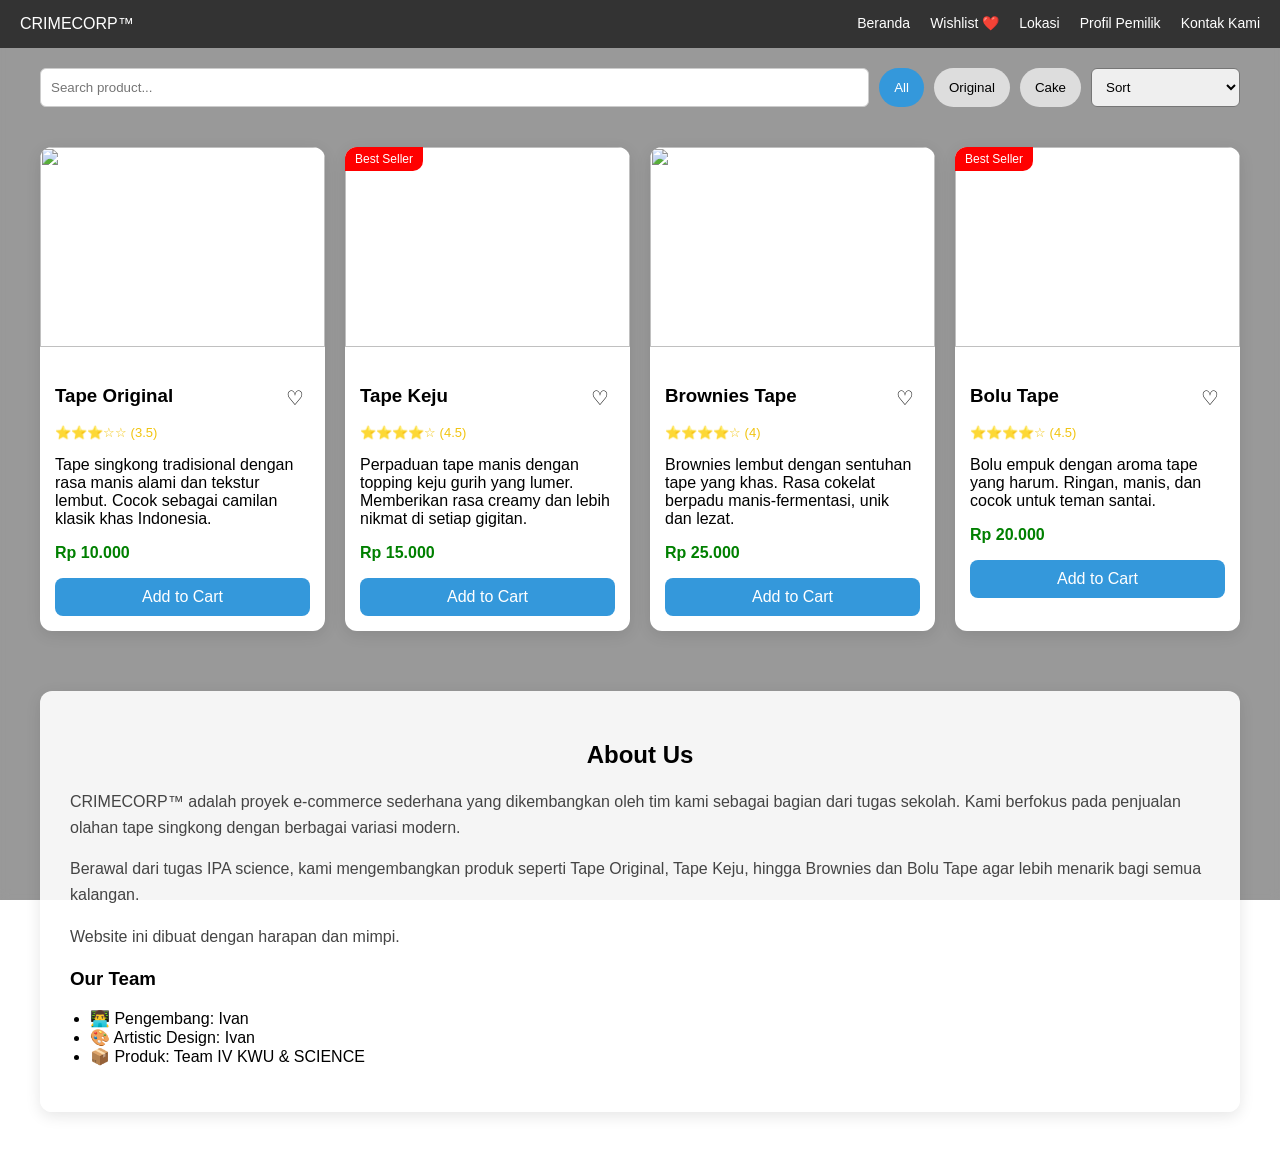
==== index.html @ 39029747 "Rename Work2 copy.html to index.html" ====
<!DOCTYPE html>
<html lang="en">
<head>
<meta charset="UTF-8">
<meta name="viewport" content="width=device-width, initial-scale=1.0">
<title>CRIMECORP-COMMERCE</title>
<link rel="stylesheet" href="2Live.css">

<style>
body {
    margin: 0;
    font-family: Arial;
    background: #f4f4f4;
}

/* Navbar */
.navbar {
    display: flex;
    justify-content: space-between;
    background: #333;
    padding: 15px 20px;
    color: white;
}

/* FILTER BAR */
.filter-bar {
    padding: 20px 40px;
    display: flex;
    gap: 10px;
    flex-wrap: wrap;
}

.filter-bar input {
    padding: 10px;
    border-radius: 6px;
    border: 1px solid #ccc;
    flex: 1;
}

/* Category buttons */
.category-btn {
    padding: 10px 15px;
    border: none;
    border-radius: 20px;
    background: #ddd;
    cursor: pointer;
}

.category-btn.active {
    background: #3498db;
    color: white;
}

/* Sort */
select {
    padding: 10px;
    border-radius: 6px;
}

/* GRID */
.container {
    padding: 20px 40px;
    display: grid;
    grid-template-columns: repeat(auto-fit, minmax(250px, 1fr));
    gap: 20px;
}

/* CARD */

.card {
    background: white;
    border-radius: 12px;
    overflow: hidden;
    box-shadow: 0 4px 15px rgba(0,0,0,0.1);
    transition: 0.3s;
}

.card:hover {
    transform: translateY(-5px) scale(1.02);
}

.card img {
    width: 100%;
    height: 200px;
    object-fit: cover;
}

.card-content {
    padding: 15px;
}

.card-price {
    color: green;
    font-weight: bold;
}

.card-btn {
    display: block;
    text-align: center;
    background: #3498db;
    color: white;
    padding: 10px;
    border-radius: 8px;
    text-decoration: none;
    margin-top: 10px;
}

.card-btn:hover {
    background: #2980b9;
}

/* NO RESULT */
#no-result {
    text-align: center;
    display: none;
    padding: 20px;
    font-weight: bold;
}
body {
    background: url("img/BG_img-TIK.jpg") no-repeat center center fixed;
    background-size: cover;
}
</style>
</head>

<body>

<!-- NAVBAR -->
<div class="navbar">
    <div class="logo">CRIMECORP™</div>

    <div class="nav-menu">
        <a href="Work2 copy.html">Beranda</a>
        <a href="Wish4list.html">Wishlist ❤️</a>
        <a href="https://www.google.com/maps/place/SMP+Muhammadiyah+2+Taman+%7C+Sekolah+SMP+Swasta+Islami+Terbaik,+Favorit,+Unggulan+di+Sidoarjo,+Surabaya+Jawa+Timur/@-7.344207,112.6940071,17z/data=!3m1!4b1!4m6!3m5!1s0x2dd7fcb6ba9e3181:0xd019f183504ca26d!8m2!3d-7.344207!4d112.696582!16s%2Fg%2F1jkw627z9?entry=ttu&g_ep=EgoyMDI2MDQyMC4wIKXMDSoASAFQAw%3D%3D">Lokasi</a>
        <a href="https://www.youtube.com/@Tavish-Finnegan">Profil Pemilik</a>
        <a href="https://discord.gg/gaqRz28hJv">Kontak Kami</a>
    </div>
</div>

<!-- FILTER BAR -->
<div class="filter-bar">

    <!-- Search -->
    <input type="text" id="search" placeholder="Search product...">

    <!-- Category buttons -->
    <button class="category-btn active" data-cat="all">All</button>
    <button class="category-btn" data-cat="original">Original</button>
    <button class="category-btn" data-cat="cake">Cake</button>

    <!-- Sort -->
    <select id="sort">
        <option value="default">Sort</option>
        <option value="low">Price Low → High</option>
        <option value="high">Price High → Low</option>
    </select>

</div>

<!-- PRODUCTS -->
<div class="container" id="product-list">

    <div class="card" data-category="original" data-price="10000">
        <img src="img/tape-atau-tapai-singkong-adalah-makanan-tradisional-camilan-dari-indonesia-yang-terbuat-dari-singkong-yang-difermentasi_431906-3157.avif">
        <div class="card-content">
            <h3 class="card-title">Tape Original
                <button class="wishlist-btn">♡</button>
            </h3>
            <p class="rating">⭐⭐⭐☆☆ (3.5)</p>
            <p>Tape singkong tradisional dengan rasa manis alami dan tekstur lembut. 
                Cocok sebagai camilan klasik khas Indonesia.</p>
            <p class="card-price">Rp 10.000</p>
            <a href="checkout2.html" class="card-btn">Add to Cart</a>
        </div>
    </div>

    <!-- CARD 3 -->
<div class="card" data-category="original" data-price="15000">
    <div class="badge">Best Seller</div>
    <img src="img/TapeKeju">
    <div class="card-content">
        <h3 class="card-title">Tape Keju
            <button class="wishlist-btn">♡</button>
        </h3>
        <p class="rating">⭐⭐⭐⭐☆ (4.5)</p>
        <p>Perpaduan tape manis dengan topping keju gurih yang lumer. 
            Memberikan rasa creamy dan lebih nikmat di setiap gigitan.</p>
        <p class="card-price">Rp 15.000</p>
        <a href="checkout4.html" class="card-btn">Add to Cart</a>
    </div>
</div>

<!-- CARD 4 -->
<div class="card" data-category="cake" data-price="25000">
    <img src="img/TapeBrownies">
    <div class="card-content">
        <h3 class="card-title">Brownies Tape
            <button class="wishlist-btn">♡</button>
        </h3>
        <p class="rating">⭐⭐⭐⭐☆ (4)</p>
        <p>Brownies lembut dengan sentuhan tape yang khas. 
            Rasa cokelat berpadu manis-fermentasi, unik dan lezat.</p>
        <p class="card-price">Rp 25.000</p>
        <a href="checkout5.html" class="card-btn">Add to Cart</a>
    </div>
</div>

    <div class="card" data-category="cake" data-price="20000">
        <div class="badge">Best Seller</div>
        <img src="img/tape bolu yes.webp">
        <div class="card-content">
            <h3 class="card-title">Bolu Tape
                <button class="wishlist-btn">♡</button>
            </h3>
            <p class="rating">⭐⭐⭐⭐☆ (4.5)</p>
            <p>Bolu empuk dengan aroma tape yang harum. 
                Ringan, manis, dan cocok untuk teman santai.</p>
            <p class="card-price">Rp 20.000</p>
            <a href="checkout3.html" class="card-btn">Add to Cart</a>
        </div>
    </div>

</div>

<div id="no-result">No products found 😢</div>

<section class="about">
    <h1 style="text-align: center;">About Us</h1>

    <p>
        CRIMECORP™ adalah proyek e-commerce sederhana yang dikembangkan oleh tim kami 
        sebagai bagian dari tugas sekolah. Kami berfokus pada penjualan olahan 
        tape singkong dengan berbagai variasi modern.
    </p>

    <p>
        Berawal dari tugas IPA science, kami mengembangkan produk seperti
        Tape Original, Tape Keju, hingga Brownies  dan Bolu Tape agar lebih 
        menarik bagi semua kalangan.
    </p>

    <p>
        Website ini dibuat dengan harapan dan mimpi.
    </p>

    <h3>Our Team</h3>
    <ul>
        <li>👨‍💻 Pengembang: Ivan</li>
        <li>🎨 Artistic Design: Ivan</li>
        <li>📦 Produk: Team IV KWU & SCIENCE</li>
    </ul>
</section>

<!-- SCRIPT -->
<script>
const search = document.getElementById("search");
const buttons = document.querySelectorAll(".category-btn");
const cards = document.querySelectorAll(".card");
const sort = document.getElementById("sort");
const container = document.getElementById("product-list");
const noResult = document.getElementById("no-result");

let currentCategory = "all";

/* FILTER */
function filterProducts() {
    let visibleCount = 0;

    cards.forEach(card => {
        const title = card.querySelector(".card-title").textContent.toLowerCase();
        const category = card.dataset.category;

        const matchSearch = title.includes(search.value.toLowerCase());
        const matchCategory = currentCategory === "all" || category === currentCategory;

        if (matchSearch && matchCategory) {
            card.style.display = "block";
            visibleCount++;
        } else {
            card.style.display = "none";
        }
    });

    noResult.style.display = visibleCount === 0 ? "block" : "none";
}

/* CATEGORY BUTTON */
buttons.forEach(btn => {
    btn.addEventListener("click", () => {
        buttons.forEach(b => b.classList.remove("active"));
        btn.classList.add("active");

        currentCategory = btn.dataset.cat;
        filterProducts();
    });
});

/* SEARCH */
search.addEventListener("input", filterProducts);

/* SORT */
sort.addEventListener("change", () => {
    const sorted = Array.from(cards).sort((a, b) => {
        const priceA = parseInt(a.dataset.price);
        const priceB = parseInt(b.dataset.price);

        if (sort.value === "low") return priceA - priceB;
        if (sort.value === "high") return priceB - priceA;
        return 0;
    });

    sorted.forEach(card => container.appendChild(card));
});

// WISHLIST SYSTEM
const wishlistButtons = document.querySelectorAll(".wishlist-btn");

// Load saved wishlist
let wishlist = JSON.parse(localStorage.getItem("wishlist")) || [];

wishlistButtons.forEach((btn, index) => {
    const card = btn.closest(".card");
    const title = card.querySelector(".card-title").textContent;

    // Check if already saved
    if (wishlist.includes(title)) {
        btn.classList.add("active");
        btn.textContent = "♥";
    }

    btn.addEventListener("click", () => {
        if (wishlist.includes(title)) {
            // Remove
            wishlist = wishlist.filter(item => item !== title);
            btn.classList.remove("active");
            btn.textContent = "♡";
        } else {
            // Add
            wishlist.push(title);
            btn.classList.add("active");
            btn.textContent = "♥";
        }

        localStorage.setItem("wishlist", JSON.stringify(wishlist));
    });
});

</script>

</body>
</html>
---- 2Live.css ----
.container {
    grid-template-columns: repeat(auto-fit, minmax(200px, 1fr));
}
.card img {
    width: 100%;
    aspect-ratio: 4 / 3;
    object-fit: cover;
}
.nav-menu {
    display: flex;
    gap: 20px;
}

.nav-menu a {
    color: white;
    text-decoration: none;
    font-size: 14px;
}

.nav-menu a:hover {
    color: #00bcd4;
}
.wishlist-btn {
    background: none;
    border: none;
    font-size: 20px;
    cursor: pointer;
    float: right;
}

.wishlist-btn.active {
    color: red;
}
body::before {
    content: "";
    position: fixed;
    inset: 0;
    background: rgba(0,0,0,0.4); /* adjust 0.3–0.6 */
    z-index: -1;
}
body {
    margin: 0;
    font-family: Arial;

    background: url("your-image.jpg") no-repeat center center fixed;
    background-size: cover;
}

/* BLUR LAYER */
body::after {
    content: "";
    position: fixed;
    inset: 0;
    backdrop-filter: blur(5px);
    z-index: -1;
}
.card {
    background: rgba(255,255,255,0.85);
    backdrop-filter: blur(10px);

    border-radius: 12px;
    overflow: hidden;

    box-shadow: 0 8px 25px rgba(0,0,0,0.2);
    transition: 0.3s;
}
.rating {
    font-size: 13px;
    color: #f1c40f;
}
.badge {
    position: absolute;
    background: red;
    color: white;
    padding: 5px 10px;
    font-size: 12px;
    border-radius: 0 0 10px 0;
}
.card {
    position: relative;
}
.about {
    margin: 40px;
    padding: 30px;

    background: rgba(255,255,255,0.9);
    border-radius: 12px;

    box-shadow: 0 4px 15px rgba(0,0,0,0.1);
}

.about h2 {
    margin-top: 0;
}

.about p {
    color: #444;
    line-height: 1.6;
}

.about ul {
    padding-left: 20px;
}
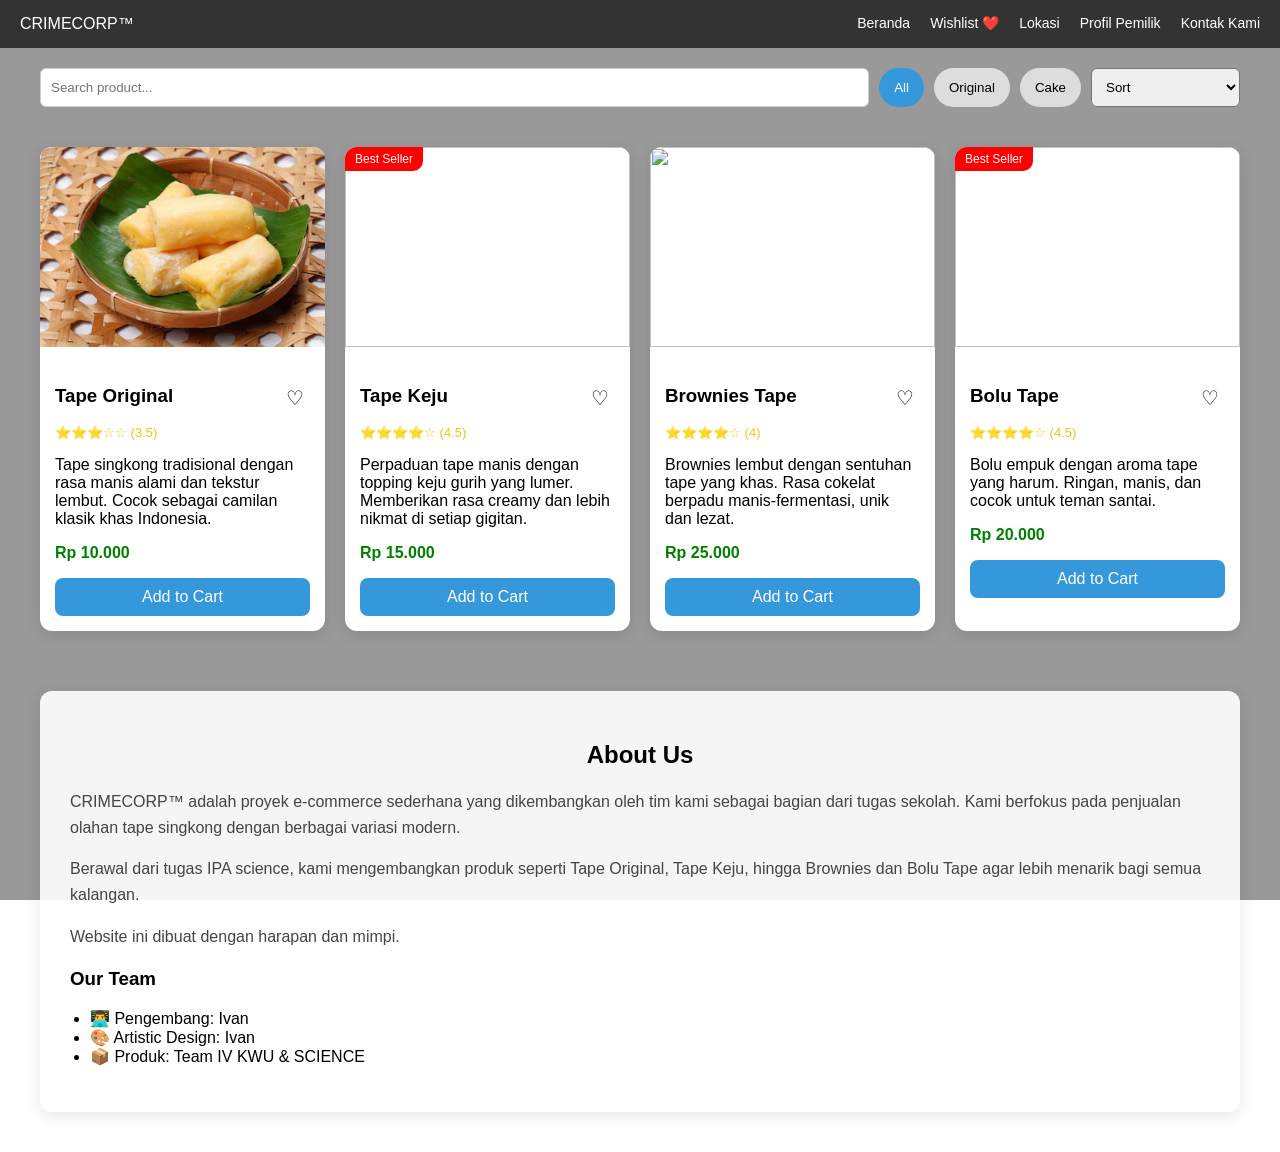
==== commit 5760269b: "Fix HTML encoding issues in index.html" ====
--- a/index.html
+++ b/index.html
@@ -162,7 +162,7 @@
 <div class="container" id="product-list">
 
     <div class="card" data-category="original" data-price="10000">
-        <img src="img/tape-atau-tapai-singkong-adalah-makanan-tradisional-camilan-dari-indonesia-yang-terbuat-dari-singkong-yang-difermentasi_431906-3157.avif">
+        <img src="tape-atau-tapai-singkong-adalah-makanan-tradisional-camilan-dari-indonesia-yang-terbuat-dari-singkong-yang-difermentasi_431906-3157.avif">
         <div class="card-content">
             <h3 class="card-title">Tape Original
                 <button class="wishlist-btn">♡</button>
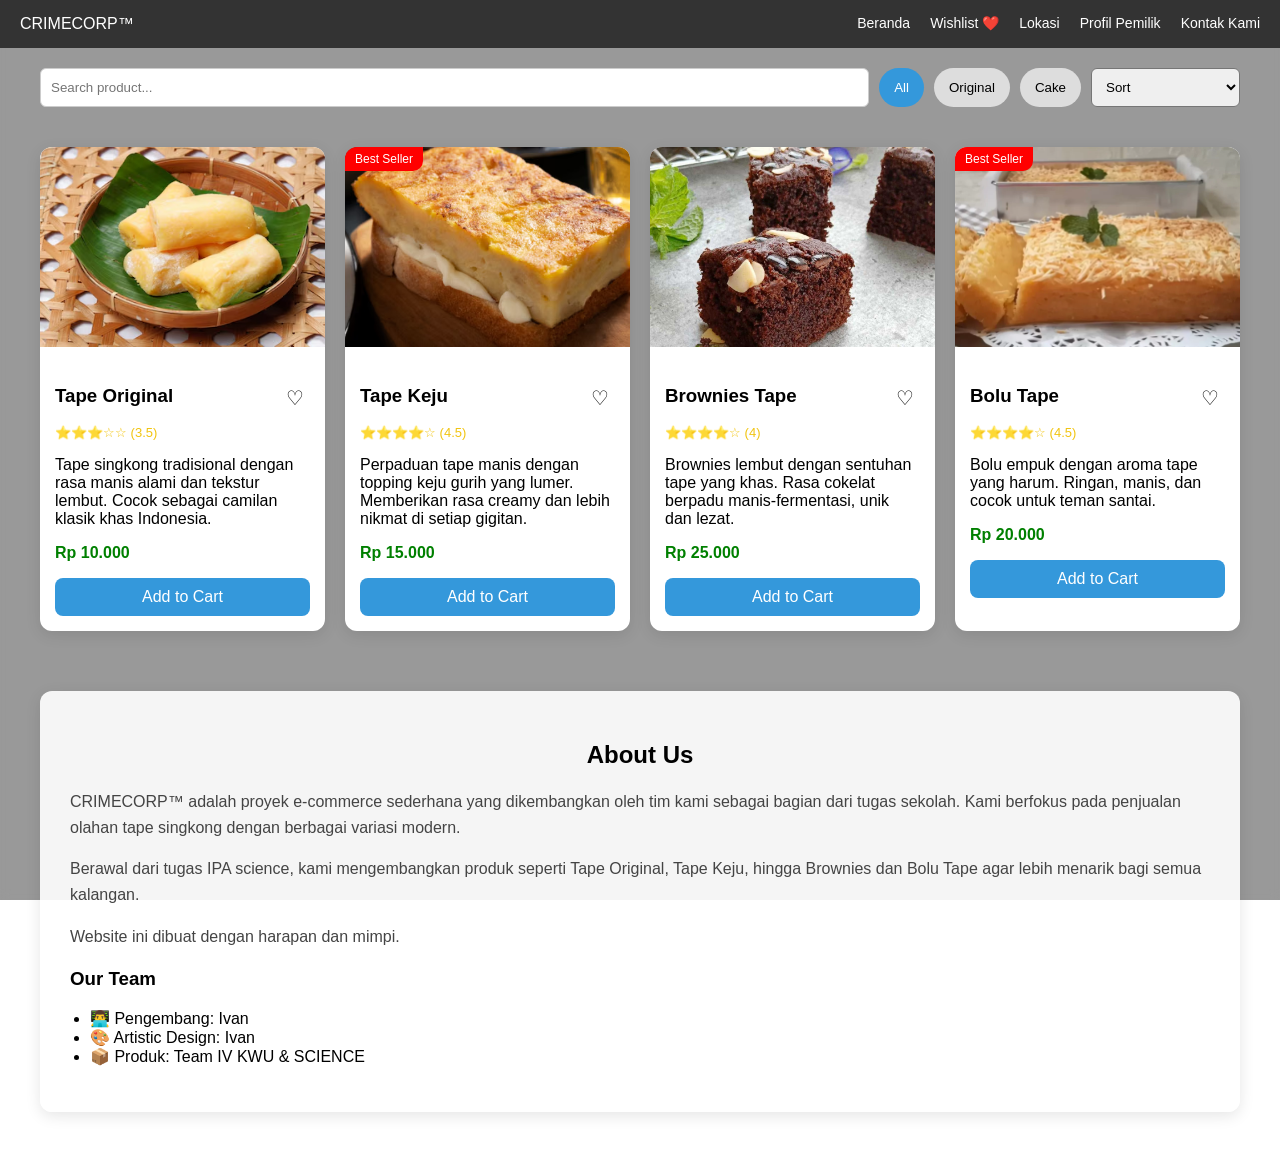
==== commit 106902c9: "Fix HTML encoding issues in index.html" ====
--- a/index.html
+++ b/index.html
@@ -178,7 +178,7 @@
     <!-- CARD 3 -->
 <div class="card" data-category="original" data-price="15000">
     <div class="badge">Best Seller</div>
-    <img src="img/TapeKeju">
+    <img src="TapeKeju">
     <div class="card-content">
         <h3 class="card-title">Tape Keju
             <button class="wishlist-btn">♡</button>
@@ -193,7 +193,7 @@
 
 <!-- CARD 4 -->
 <div class="card" data-category="cake" data-price="25000">
-    <img src="img/TapeBrownies">
+    <img src="TapeBrownies">
     <div class="card-content">
         <h3 class="card-title">Brownies Tape
             <button class="wishlist-btn">♡</button>
@@ -208,7 +208,7 @@
 
     <div class="card" data-category="cake" data-price="20000">
         <div class="badge">Best Seller</div>
-        <img src="img/tape bolu yes.webp">
+        <img src="tape bolu yes.webp">
         <div class="card-content">
             <h3 class="card-title">Bolu Tape
                 <button class="wishlist-btn">♡</button>
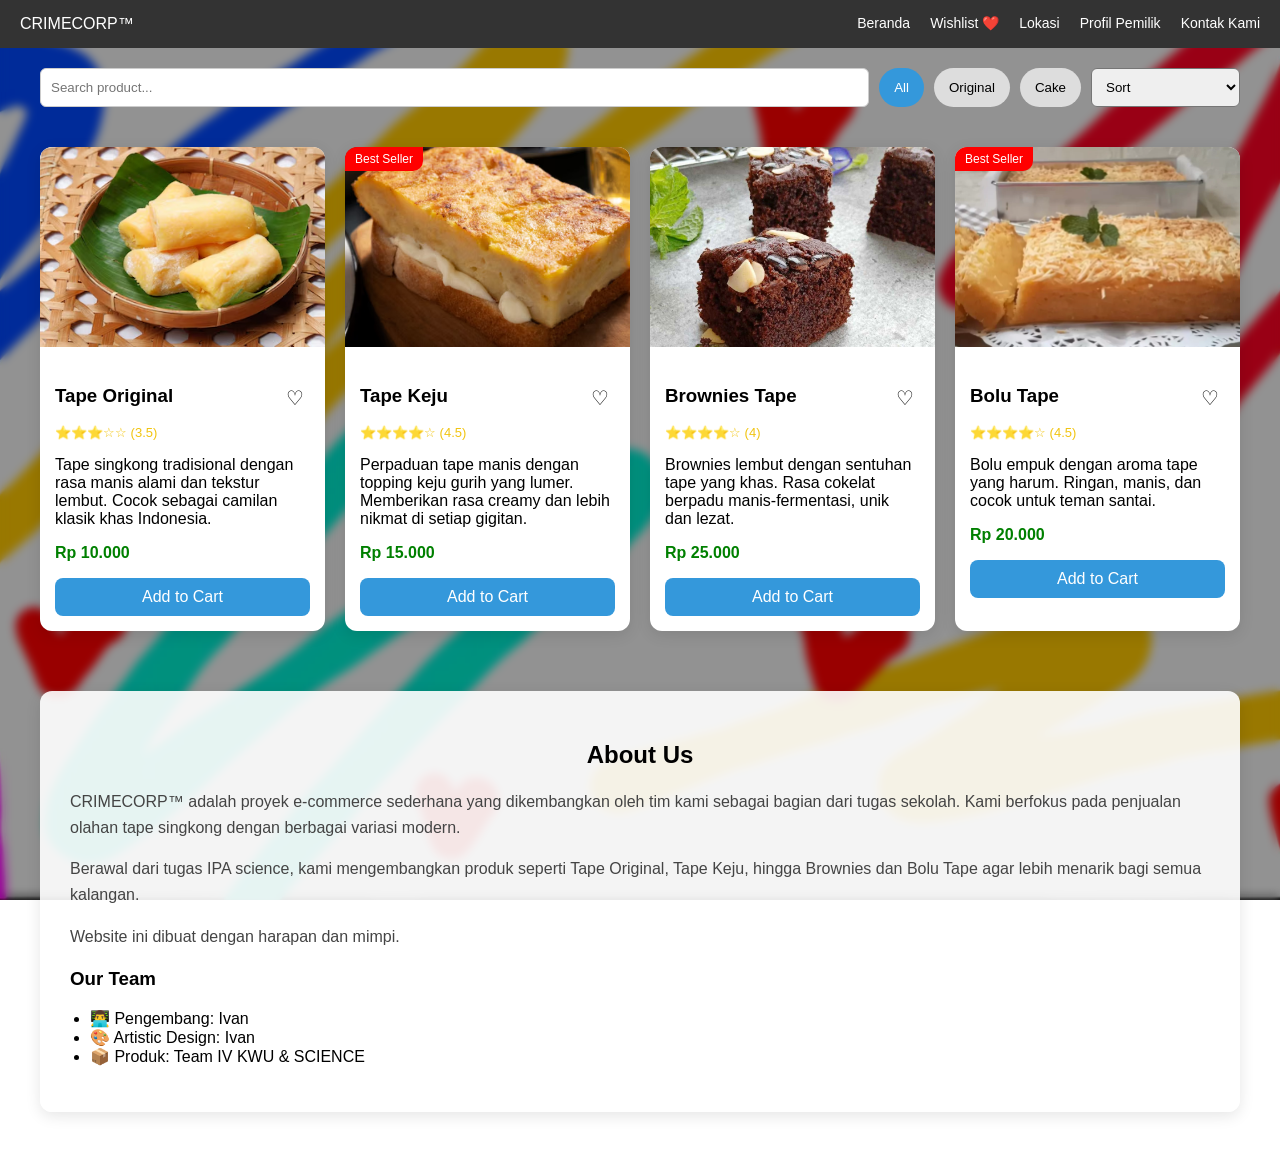
==== commit f66324e4: "Fix HTML encoding issues and clean up structure" ====
--- a/index.html
+++ b/index.html
@@ -117,7 +117,7 @@
     font-weight: bold;
 }
 body {
-    background: url("img/BG_img-TIK.jpg") no-repeat center center fixed;
+    background: url("BG_img-TIK.jpg") no-repeat center center fixed;
     background-size: cover;
 }
 </style>
